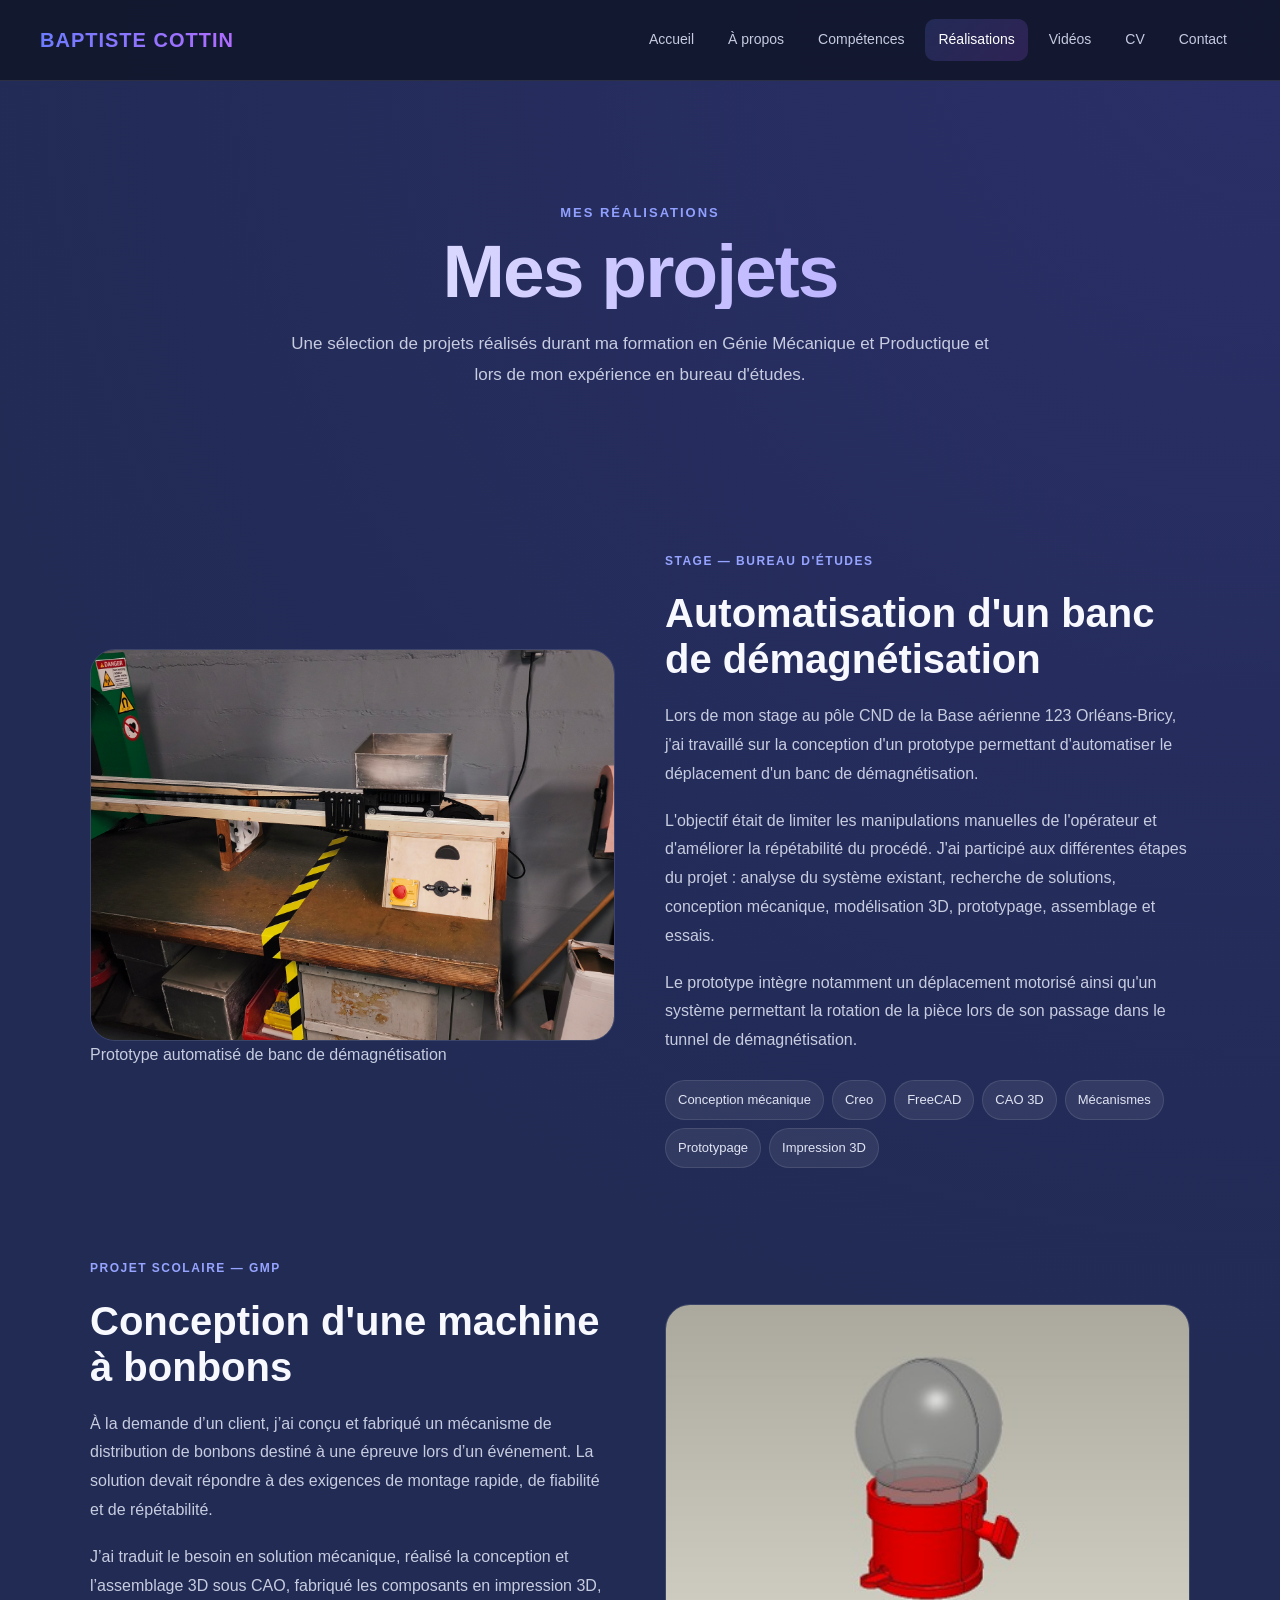
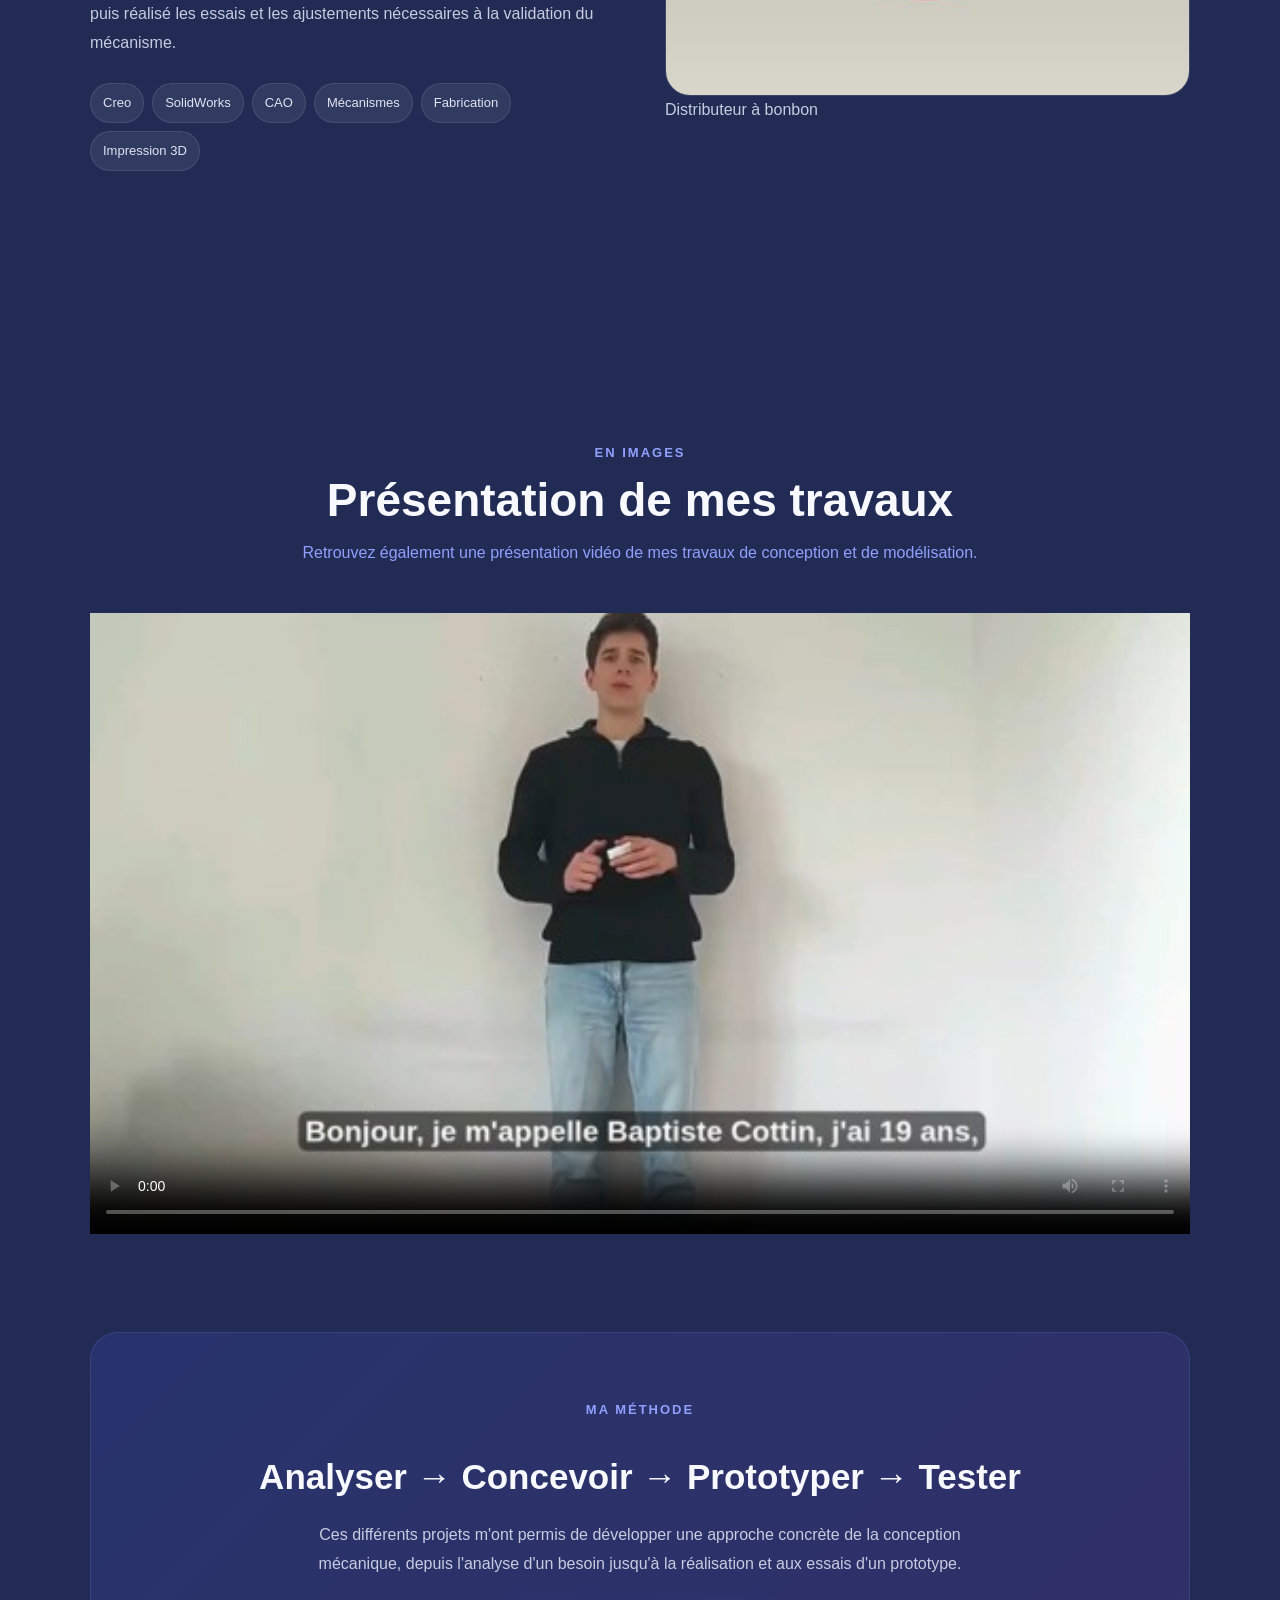
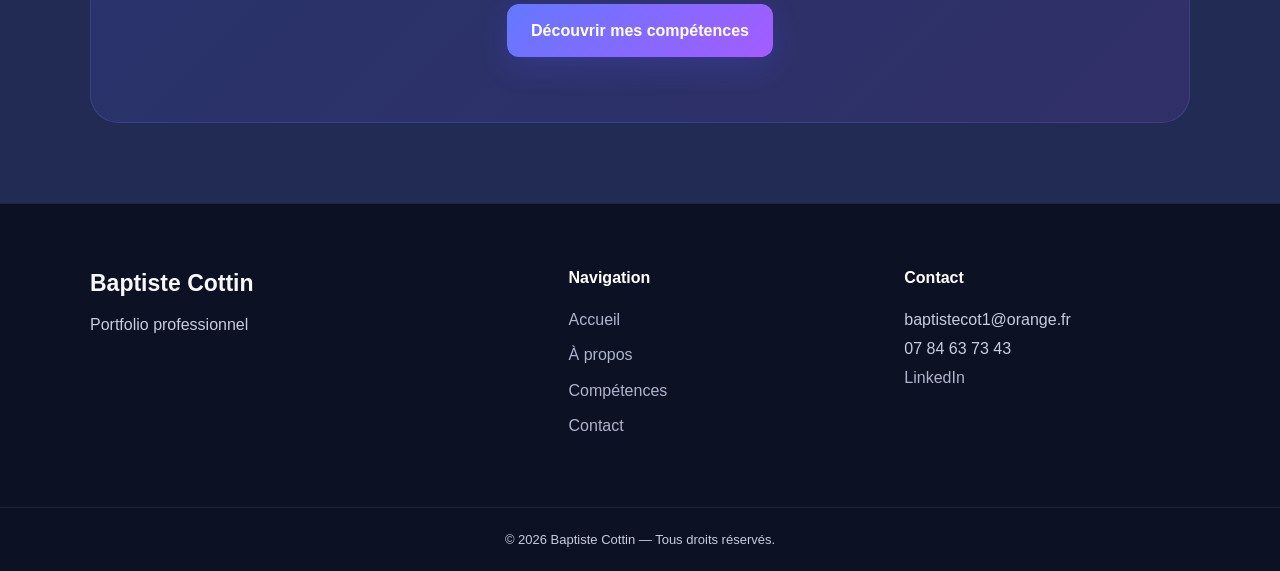
==== projets.html @ d78e92b1 "Add files via upload" ====
<!DOCTYPE html>
<html lang="fr">

<head>

    <meta charset="UTF-8">

    <meta
        name="viewport"
        content="width=device-width, initial-scale=1.0"
    >

    <title>Réalisations | Baptiste Cottin</title>

    <meta
        name="description"
        content="Projets et réalisations de Baptiste Cottin en conception mécanique, CAO et prototypage."
    >

    <link rel="stylesheet" href="style.css">


</head>


<body>


<header>

    <nav class="navbar">

        <div class="logo">
            <a href="index.html">BAPTISTE COTTIN</a>
        </div>

        <ul class="nav-links">

            <li>
                <a href="index.html">
                    Accueil
                </a>
            </li>

            <li>
                <a href="apropos.html">
                    À propos
                </a>
            </li>

            <li>
                <a href="competences.html">
                    Compétences
                </a>
            </li>

            <li>
                <a class="active" href="projets.html">
                    Réalisations
                </a>
            </li>

            <li>
                <a href="video.html">
                    Vidéos
                </a>
            </li>

            <li>
                <a href="cv.html">
                    CV
                </a>
            </li>

            <li>
                <a href="contact.html">
                    Contact
                </a>
            </li>

        </ul>

    </nav>

</header>


<main>


<!-- ========================================================= -->
<!-- EN-TÊTE -->
<!-- ========================================================= -->

<section class="page-header">

    <p class="small-title">
        MES RÉALISATIONS
    </p>

    <h1>
        Mes projets
    </h1>

    <p>
        Une sélection de projets réalisés durant ma formation
        en Génie Mécanique et Productique et lors de mon expérience
        en bureau d'études.
    </p>

</section>



<!-- ========================================================= -->
<!-- PROJETS -->
<!-- ========================================================= -->

<section class="projects-page">


    <!-- ===================================================== -->
    <!-- PROJET 1 — STAGE CND -->
    <!-- ===================================================== -->

      <article class="project-large">

                <div>

                    <div class="project-large-image">

                        <img
                            src="images/projet-1.jpg"
                            alt="Prototype automatisé de banc de démagnétisation"
                        >

                    </div>

                    <p class="project-image-caption">
                        Prototype automatisé de banc de démagnétisation
                    </p>

                </div>


        <div class="project-large-content">

            <p class="project-category">
                STAGE — BUREAU D'ÉTUDES
            </p>

            <h2>
                Automatisation d'un banc de démagnétisation
            </h2>

            <p>
                Lors de mon stage au pôle CND de la Base aérienne
                123 Orléans-Bricy, j'ai travaillé sur la conception
                d'un prototype permettant d'automatiser le déplacement
                d'un banc de démagnétisation.
            </p>

            <p>
                L'objectif était de limiter les manipulations manuelles
                de l'opérateur et d'améliorer la répétabilité du procédé.
                J'ai participé aux différentes étapes du projet :
                analyse du système existant, recherche de solutions,
                conception mécanique, modélisation 3D, prototypage,
                assemblage et essais.
            </p>

            <p>
                Le prototype intègre notamment un déplacement motorisé
                ainsi qu'un système permettant la rotation de la pièce
                lors de son passage dans le tunnel de démagnétisation.
            </p>

            <div class="tags">

                <span>Conception mécanique</span>

                <span>Creo</span>

		<span>FreeCAD</span>
                <span>CAO 3D</span>

                <span>Mécanismes</span>

                <span>Prototypage</span>

                <span>Impression 3D</span>


        </div>

    </article>



    <!-- ===================================================== -->
    <!-- PROJET 2 — MACHINE À BONBONS -->
    <!-- ===================================================== -->

  
 <article class="project-large reverse">

                <div>

                    <div class="project-large-image">

                        <img
                            src="images/projet-2.jpg"
                            alt="Distributeur à bonbon"
                        >

                    </div>

                    <p class="project-image-caption">
                        Distributeur à bonbon
                    </p>

                </div>



        <div class="project-large-content">

            <p class="project-category">
                PROJET SCOLAIRE — GMP
            </p>

            <h2>
                Conception d'une machine à bonbons
            </h2>

            <p>
              À la demande d’un client, j’ai conçu et fabriqué un mécanisme de distribution de bonbons destiné à une épreuve lors d’un événement. La solution devait répondre à des exigences de montage rapide, de fiabilité et de répétabilité. 
            </p>

            <p>
               J’ai traduit le besoin en solution mécanique, réalisé la conception et l’assemblage 3D sous CAO, fabriqué les composants en impression 3D, puis réalisé les essais et les ajustements nécessaires à la validation du mécanisme.
            </p>

            <p>
             
    

            <div class="tags">

                <span>Creo</span>

                <span>SolidWorks</span>

                <span>CAO</span>

                <span>Mécanismes</span>

                <span>Fabrication</span>

                <span>Impression 3D</span>


        </div>

    </article>


</section>



<!-- ========================================================= -->
<!-- VIDÉO -->
<!-- ========================================================= -->

<section class="video-presentation">

    <div class="section-title">

        <p class="small-title">
            EN IMAGES
        </p>

        <h2>
            Présentation de mes travaux
        </h2>

        <p>
            Retrouvez également une présentation vidéo de mes travaux
            de conception et de modélisation.
        </p>

    </div>


    <video
        controls
        poster="images/video-poster.jpg"
        width="100%"
    >

        <source
            src="videos/presentation.mp4"
            type="video/mp4"
        >

        Votre navigateur ne prend pas en charge la lecture vidéo.

    </video>

</section>



<!-- ========================================================= -->
<!-- CONCLUSION -->
<!-- ========================================================= -->

<section class="project-callout">

    <p class="small-title">
        MA MÉTHODE
    </p>

    <h2>
        Analyser → Concevoir → Prototyper → Tester
    </h2>

    <p>
        Ces différents projets m'ont permis de développer une approche
        concrète de la conception mécanique, depuis l'analyse d'un besoin
        jusqu'à la réalisation et aux essais d'un prototype.
    </p>

    <a
        href="competences.html"
        class="button"
    >
        Découvrir mes compétences
    </a>

</section>


</main>



<!-- ========================================================= -->
<!-- FOOTER -->
<!-- ========================================================= -->

<footer>

    <div class="footer-content">


        <div>

            <h3>
                Baptiste Cottin
            </h3>

            <p>
                Portfolio professionnel
            </p>

        </div>



        <div>

            <h4>
                Navigation
            </h4>

            <a href="index.html">
                Accueil
            </a>

            <a href="apropos.html">
                À propos
            </a>

            <a href="competences.html">
                Compétences
            </a>

            <a href="contact.html">
                Contact
            </a>

        </div>



        <div>

            <h4>
                Contact
            </h4>

            <p>
                baptistecot1@orange.fr
            </p>

            <p>
                07 84 63 73 43
            </p>

            <a
                href="https://www.linkedin.com/in/baptiste-cottin-1a7537398/"
                target="_blank"
                rel="noopener"
            >
                LinkedIn
            </a>

        </div>


    </div>


    <div class="footer-bottom">

        <p>
            © 2026 Baptiste Cottin — Tous droits réservés.
        </p>

    </div>

</footer>


</body>

</html>
---- style.css ----
/* =========================================================
   RESET
========================================================= */

* {
    margin: 0;
    padding: 0;
    box-sizing: border-box;
}


html {
    scroll-behavior: smooth;
}


body {
    font-family: 'Inter', sans-serif;
    background:
        radial-gradient(
            circle at top right,
            rgba(100, 70, 220, 0.15),
            transparent 35%
        ),
        #212B54;
    color: #f8f9ff;
    line-height: 1.7;
    overflow-x: hidden;
}


/* =========================================================
   TYPOGRAPHIE MODERNE
========================================================= */

h1,
h2,
h3,
h4,
.logo a {
    font-family: 'Space Grotesk', sans-serif;
}

p,
li,
span,
a,
button,
input,
textarea,
select {
    font-family: 'Inter', sans-serif;
}

p {
    font-size: 16px;
    line-height: 1.8;
    font-weight: 400;
}

.presentation-content,
.about-text,
.project-large-content,
.video-description {
    font-family: 'Inter', sans-serif;
    font-size: 17px;
    line-height: 1.85;
}


a {
    color: inherit;
    text-decoration: none;
}


img {
    max-width: 100%;
    display: block;
}


p {
    color: #c7cce0;
}


main {
    min-height: 70vh;
}


/* =========================================================
   NAVIGATION
========================================================= */

header {
    position: sticky;
    top: 0;
    z-index: 1000;
    background: rgba(16, 22, 42, 0.88);
    backdrop-filter: blur(18px);
    border-bottom: 1px solid rgba(255,255,255,0.10);
}


.navbar {
    max-width: 1250px;
    margin: auto;
    min-height: 80px;
    padding: 0 25px;

    display: flex;
    align-items: center;
    justify-content: space-between;
    gap: 30px;
}


.logo a {
    font-size: 20px;
    font-weight: 800;
    letter-spacing: 1px;

    background: linear-gradient(
        90deg,
        #6d7cff,
        #b06cff
    );

    -webkit-background-clip: text;
    background-clip: text;
    color: transparent;
}


.nav-links {
    list-style: none;

    display: flex;
    align-items: center;
    gap: 8px;

    flex-wrap: wrap;
    justify-content: flex-end;
}


.nav-links a {
    position: relative;

    display: block;

    padding: 9px 13px;

    color: #c6cbe0;

    font-size: 14px;

    border-radius: 10px;

    transition:
        color 0.3s ease,
        background 0.3s ease,
        transform 0.3s ease;
}


.nav-links a:hover {
    color: white;

    background: rgba(109,124,255,0.1);

    transform: translateY(-2px);
}


.nav-links a.active {
    color: white;

    background:
        linear-gradient(
            135deg,
            rgba(109,124,255,0.18),
            rgba(168,85,247,0.18)
        );
}


/* =========================================================
   GENERAL
========================================================= */

section {
    max-width: 1150px;
    margin: auto;
    padding: 90px 25px;
}


.small-title {
    color: #91a0ff;

    font-size: 13px;
    font-weight: 800;

    letter-spacing: 2px;

    text-transform: uppercase;

    margin-bottom: 10px;
}


.section-title {
    margin-bottom: 45px;
}


.section-title h2 {
    font-size: clamp(30px, 5vw, 46px);
    line-height: 1.15;

    margin-bottom: 12px;
}


.section-title p {
    color: #91a0ff;
}


.button {
    display: inline-flex;
    align-items: center;
    justify-content: center;

    min-height: 50px;

    padding: 13px 24px;

    border-radius: 12px;

    color: white;

    font-weight: 700;

    background:
        linear-gradient(
            135deg,
            #6478ff,
            #a45cff
        );

    box-shadow:
        0 10px 30px rgba(91, 91, 255, 0.2);

    transition:
        transform 0.3s ease,
        box-shadow 0.3s ease,
        filter 0.3s ease;
}


.button:hover {
    transform: translateY(-4px) scale(1.02);

    box-shadow:
        0 18px 40px rgba(91, 91, 255, 0.35);

    filter: brightness(1.1);
}


.button-outline {
    background: transparent;

    border: 1px solid rgba(255,255,255,0.18);

    box-shadow: none;
}


.button-outline:hover {
    background: rgba(255,255,255,0.085);
}


.text-link {
    display: inline-block;

    margin-top: 15px;

    color: #9aa8ff;

    font-weight: 700;

    transition:
        transform 0.3s ease,
        color 0.3s ease;
}


.text-link:hover {
    color: white;
    transform: translateX(5px);
}


/* =========================================================
   HERO
========================================================= */

.hero {
    min-height: 680px;

    display: grid;
    grid-template-columns: 1.1fr 0.9fr;

    align-items: center;

    gap: 70px;

    position: relative;
}


.hero::before {
    content: "";

    position: absolute;

    width: 400px;
    height: 400px;

    border-radius: 50%;

    background: #7185ff;

    filter: blur(150px);

    opacity: 0.12;

    top: 50px;
    left: -200px;

    pointer-events: none;
}


.hero-text {
    position: relative;
    z-index: 2;
}


.hero h1 {
    font-size: clamp(48px, 7vw, 82px);

    line-height: 1.03;

    margin-bottom: 25px;

    letter-spacing: -3px;
}


.hero h1 span {
    background:
        linear-gradient(
            90deg,
            #8191ff,
            #bd70ff
        );

    -webkit-background-clip: text;
    background-clip: text;

    color: transparent;
}


.hero h2 {
    font-size: clamp(20px, 3vw, 28px);

    color: #e1e4f2;

    margin-bottom: 20px;
}


.hero-text > p:not(.small-title) {
    max-width: 650px;

    font-size: 17px;
}


.hero-buttons {
    display: flex;

    flex-wrap: wrap;

    gap: 15px;

    margin-top: 30px;
}


.hero-image {
    position: relative;

    display: flex;

    justify-content: center;
}


.hero-image::before {
    content: "";

    position: absolute;

    inset: -20px;

    border-radius: 35px;

    background:
        linear-gradient(
            135deg,
            #6478ff,
            #b06cff
        );

    opacity: 0.35;

    filter: blur(35px);

    z-index: -1;
}


.hero-image img {
    width: 390px;
    height: 470px;

    object-fit: cover;

    border-radius: 30px;

    border: 1px solid rgba(255,255,255,0.12);

    box-shadow:
        0 30px 80px rgba(5,10,25,0.32);

    animation: floating 5s ease-in-out infinite;
}


@keyframes floating {

    0%, 100% {
        transform: translateY(0);
    }

    50% {
        transform: translateY(-12px);
    }

}


/* =========================================================
   PRESENTATION
========================================================= */

.presentation {
    display: grid;

    grid-template-columns: 0.8fr 1.2fr;

    gap: 70px;

    border-top: 1px solid rgba(255,255,255,0.075);
}


.presentation-content {
    font-size: 17px;
}


.presentation-content p {
    margin-bottom: 20px;
}


/* =========================================================
   SKILLS
========================================================= */

.skills {
    text-align: center;
}


.skills-container {
    display: grid;

    grid-template-columns:
        repeat(4, 1fr);

    gap: 20px;

    margin-bottom: 35px;
}


.skill-card,
.info-card,
.language-card {
    padding: 30px;

    text-align: left;

    border-radius: 20px;

    border: 1px solid rgba(255,255,255,0.10);

    background:
        linear-gradient(
            145deg,
            rgba(255,255,255,0.075),
            rgba(255,255,255,0.045)
        );

    backdrop-filter: blur(12px);

    transition:
        transform 0.35s ease,
        border-color 0.35s ease,
        box-shadow 0.35s ease;
}


.skill-card:hover,
.info-card:hover,
.language-card:hover {
    transform: translateY(-8px);

    border-color:
        rgba(125, 140, 255, 0.4);

    box-shadow:
        0 20px 50px rgba(5,10,25,0.22);
}


.skill-icon {
    width: 55px;
    height: 55px;

    display: flex;
    align-items: center;
    justify-content: center;

    border-radius: 15px;

    margin-bottom: 20px;

    font-size: 25px;

    background:
        linear-gradient(
            135deg,
            rgba(102,117,255,0.2),
            rgba(168,85,247,0.2)
        );
}


.skill-card h3,
.info-card h3 {
    font-size: 20px;

    margin-bottom: 10px;
}


/* =========================================================
   PROJECTS
========================================================= */

.projects {
    text-align: center;
}


.projects-container {
    display: flex;
    justify-content: center;
    align-items: stretch;
    gap: 22px;
    flex-wrap: wrap;
    width: 100%;
    max-width: 1000px;
    margin: 40px auto 0;
}

.project-card {
    overflow: hidden;

    text-align: left;

    border-radius: 22px;

    background: #18213a;

    border: 1px solid rgba(255,255,255,0.10);

    transition:
        transform 0.35s ease,
        box-shadow 0.35s ease;
}



.project-card:hover {
    transform: translateY(-10px);

    box-shadow:
        0 25px 60px rgba(5,10,25,0.28);
}


.project-card img {
    width: 100%;
    height: 230px;

    object-fit: cover;

    transition: transform 0.5s ease;
}


.project-card:hover img {
    transform: scale(1.06);
}


.project-content {
    padding: 25px;
}


.project-category {
    color: #96a4ff;

    font-size: 12px;

    font-weight: 800;

    letter-spacing: 1.5px;

    margin-bottom: 8px;
}


.project-content h3 {
    font-size: 23px;

    margin-bottom: 10px;
}


.project-content a {
    display: inline-block;

    margin-top: 18px;

    color: #9aa7ff;

    font-weight: 700;
}


.project-button {
    display: inline-flex;
    align-items: center;
    gap: 10px;

    margin-top: 25px;
    padding: 12px 20px;

    background: #2563EB;
    color: #FFFFFF;

    border-radius: 10px;

    font-size: 14px;
    font-weight: 700;

    text-decoration: none;

    transition: all 0.3s ease;
}

.project-button span {
    font-size: 18px;
    transition: transform 0.3s ease;
}

.project-button:hover {
    background: #F97316;
    transform: translateY(-3px);
}

.project-button:hover span {
    transform: translateX(4px);
}
/* =========================================================
   VIDEO
========================================================= */

.video-presentation {
    text-align: center;
}


.video-container {
    width: 100%;

    max-width: 900px;

    margin:
        0 auto 30px;

    overflow: hidden;

    border-radius: 25px;

    border: 1px solid rgba(255,255,255,0.12);

    box-shadow:
        0 30px 70px rgba(5,10,25,0.28);
}

.video-container iframe,
.video-main iframe {
    width: 100%;
    aspect-ratio: 16 / 9;
    display: block;
    border: none;
    background: black;

}


/* =========================================================
   CV SECTION
========================================================= */

.cv-section {
    max-width: 1100px;

    display: flex;

    align-items: center;

    justify-content: space-between;

    gap: 40px;

    padding: 55px;

    border-radius: 28px;

    background:
        linear-gradient(
            135deg,
            rgba(84,101,255,0.15),
            rgba(168,85,247,0.13)
        );

    border: 1px solid rgba(125,140,255,0.18);
}


.cv-section h2 {
    font-size: 32px;

    margin-bottom: 10px;
}


.cv-section > div:first-child {
    max-width: 650px;
}


.cv-buttons {
    display: flex;

    flex-wrap: wrap;

    gap: 12px;
}


/* =========================================================
   CONTACT PREVIEW
========================================================= */

.contact-preview {
    text-align: center;
}


.contact-preview > p {
    max-width: 650px;

    margin:
        -20px auto 25px;
}


/* =========================================================
   PAGE HEADER
========================================================= */

.page-header {
    max-width: 1000px;

    text-align: center;

    padding-top: 120px;
    padding-bottom: 70px;
}


.page-header h1 {
    font-size: clamp(45px, 7vw, 75px);

    line-height: 1;

    margin-bottom: 20px;

    letter-spacing: -2px;

    background:
        linear-gradient(
            90deg,
            #eef0ff,
            #a99cff
        );

    -webkit-background-clip: text;
    background-clip: text;

    color: transparent;
}


.page-header > p:last-child {
    max-width: 700px;

    margin: auto;

    font-size: 17px;
}


/* =========================================================
   ABOUT
========================================================= */

.about-grid {
    display: grid;

    grid-template-columns:
        0.8fr 1.2fr;

    gap: 70px;

    align-items: center;
}


.about-image img {
    width: 100%;
    max-width: 420px;

    margin: auto;

    border-radius: 25px;

    border: 1px solid rgba(255,255,255,0.12);

    box-shadow:
        0 25px 60px rgba(5,10,25,0.25);
}


.about-text h2 {
    font-size: 42px;

    margin-bottom: 20px;
}


.about-text p {
    margin-bottom: 17px;
}


/* =========================================================
   TIMELINE
========================================================= */

.timeline-section {
    max-width: 1000px;
}


.timeline {
    position: relative;

    padding-left: 35px;
}


.timeline::before {
    content: "";

    position: absolute;

    left: 7px;

    top: 0;
    bottom: 0;

    width: 2px;

    background:
        linear-gradient(
            #8191ff,
            #b06cff
        );
}


.timeline-item {
    position: relative;

    margin-bottom: 35px;
}


.timeline-item::before {
    content: "";

    position: absolute;

    left: -35px;

    top: 8px;

    width: 14px;
    height: 14px;

    border-radius: 50%;

    background: #91a0ff;

    box-shadow:
        0 0 20px rgba(124,134,255,0.8);
}


.timeline-date {
    display: inline-block;

    margin-bottom: 10px;

    color: #9aa7ff;

    font-weight: 700;
}


.timeline-card {
    padding: 30px;

    border-radius: 20px;

    background: rgba(255,255,255,0.065);

    border: 1px solid rgba(255,255,255,0.10);
}


.timeline-card h3 {
    font-size: 25px;

    margin-bottom: 5px;
}


.timeline-card h4 {
    color: #b9c0d8;

    margin-bottom: 15px;
}


/* =========================================================
   CARDS
========================================================= */

.cards-grid {
    display: grid;

    grid-template-columns:
        repeat(2, 1fr);

    gap: 25px;
}


.card-number {
    color: #8f9dff;

    font-size: 14px;

    font-weight: 800;

    margin-bottom: 15px;
}


.card-subtitle {
    color: #9da6c0;

    font-size: 14px;

    margin-bottom: 15px;
}


/* =========================================================
   INTERESTS
========================================================= */

.interests-section {
    text-align: center;
}


.interests {
    display: flex;

    flex-wrap: wrap;

    justify-content: center;

    gap: 14px;
}


.interests span,
.tags span {
    display: inline-flex;

    padding: 10px 16px;

    border-radius: 999px;

    color: #e0e4f3;

    background: rgba(255,255,255,0.075);

    border: 1px solid rgba(255,255,255,0.10);

    transition:
        transform 0.3s ease,
        background 0.3s ease;
}


.interests span:hover,
.tags span:hover {
    transform: translateY(-3px);

    background: rgba(112,126,255,0.15);
}


/* =========================================================
   SOFTWARE
========================================================= */

.software-grid {
    display: grid;

    grid-template-columns:
        repeat(2, 1fr);

    gap: 18px;
}


.software-card {
    display: flex;

    align-items: center;

    gap: 20px;

    padding: 22px;

    border-radius: 18px;

    border: 1px solid rgba(255,255,255,0.10);

    background: rgba(255,255,255,0.065);

    transition:
        transform 0.3s ease;
}


.software-card:hover {
    transform: translateX(5px);
}


.software-icon {
    width: 55px;
    height: 55px;

    flex-shrink: 0;

    display: flex;

    align-items: center;
    justify-content: center;

    border-radius: 14px;

    font-weight: 800;

    color: white;

    background:
        linear-gradient(
            135deg,
            #7185ff,
            #b06cff
        );
}


.software-card h3 {
    margin-bottom: 3px;
}


/* =========================================================
   LANGUAGES
========================================================= */

.language-grid {
    display: grid;

    grid-template-columns:
        repeat(2, 1fr);

    gap: 20px;
}


.language-card h3 {
    margin-bottom: 5px;
}


/* =========================================================
   PROJECTS PAGE
========================================================= */

.project-large {
    display: grid;

    grid-template-columns:
        1fr 1fr;

    align-items: center;

    gap: 50px;

    margin-bottom: 90px;
}


.project-large.reverse {
    direction: rtl;
}


.project-large.reverse > * {
    direction: ltr;
}


.project-large-image {
    overflow: hidden;

    border-radius: 25px;

    border: 1px solid rgba(255,255,255,0.12);
}


.project-large-image img {
    width: 100%;

    height: 390px;

    object-fit: cover;

    transition: transform 0.5s ease;
}


.project-large-image:hover img {
    transform: scale(1.05);
}


.project-large-content h2 {
    font-size: 40px;

    line-height: 1.15;

    margin-bottom: 20px;
}


.project-large-content p {
    margin-bottom: 18px;
}


.tags {
    display: flex;

    flex-wrap: wrap;

    gap: 8px;

    margin-top: 25px;
}


.tags span {
    padding: 7px 12px;

    font-size: 13px;
}


.project-callout,
.video-callout,
.contact-cta {
    max-width: 1100px;

    text-align: center;

    padding: 65px;

    border-radius: 28px;

    background:
        linear-gradient(
            135deg,
            rgba(83,103,255,0.14),
            rgba(168,85,247,0.12)
        );

    border: 1px solid rgba(125,140,255,0.18);
}


.project-callout h2,
.video-callout h2,
.contact-cta h2 {
    font-size: 35px;

    margin-bottom: 15px;
}


.project-callout p,
.video-callout p {
    max-width: 650px;

    margin:
        0 auto 25px;
}


/* =========================================================
   VIDEO PAGE
========================================================= */

.video-page {
    display: grid;

    grid-template-columns:
        1.3fr 0.7fr;

    align-items: center;

    gap: 45px;
}


.video-main {
    overflow: hidden;

    border-radius: 24px;

    border: 1px solid rgba(255,255,255,0.12);

    box-shadow:
        0 25px 60px rgba(5,10,25,0.25);
}


.video-main video {
    width: 100%;

    display: block;
}


.video-description h2 {
    font-size: 35px;

    line-height: 1.2;

    margin-bottom: 20px;
}


.video-description p:not(.small-title) {
    margin-bottom: 18px;
}


.video-callout {
    margin-top: 40px;
}


/* =========================================================
   CV PAGE
========================================================= */

.cv-intro {
    display: flex;

    align-items: center;

    justify-content: space-between;

    gap: 40px;

    padding: 45px;

    border-radius: 25px;

    background:
        rgba(255,255,255,0.065);

    border: 1px solid rgba(255,255,255,0.10);
}


.cv-intro h2 {
    font-size: 32px;

    margin-bottom: 10px;
}


.cv-intro > div:first-child {
    max-width: 700px;
}


.cv-viewer {
    text-align: center;
}


.pdf-container {
    width: 100%;

    height: 900px;

    overflow: hidden;

    border-radius: 20px;

    border: 1px solid rgba(255,255,255,0.12);

    background: #202b48;
}


.pdf-container iframe {
    width: 100%;
    height: 100%;

    border: none;
}


.pdf-note {
    margin-top: 15px;

    font-size: 14px;
}


/* =========================================================
   CONTACT PAGE
========================================================= */

.contact-page {
    max-width: 1000px;
}


.contact-intro {
    text-align: center;

    max-width: 700px;

    margin:
        0 auto 50px;
}


.contact-intro h2 {
    font-size: 40px;

    margin-bottom: 15px;
}


.contact-grid {
    display: grid;

    grid-template-columns:
        repeat(2, 1fr);

    gap: 20px;
}


.contact-card {
    display: flex;

    align-items: center;

    gap: 20px;

    padding: 30px;

    border-radius: 20px;

    background:
        rgba(255,255,255,0.065);

    border: 1px solid rgba(255,255,255,0.10);

    transition:
        transform 0.3s ease,
        border-color 0.3s ease;
}


.contact-card:hover {
    transform: translateY(-6px);

    border-color:
        rgba(120,135,255,0.4);
}


.contact-icon {
    width: 58px;
    height: 58px;

    flex-shrink: 0;

    display: flex;

    align-items: center;
    justify-content: center;

    border-radius: 15px;

    font-weight: 800;

    font-size: 22px;

    background:
        linear-gradient(
            135deg,
            rgba(102,117,255,0.2),
            rgba(168,85,247,0.2)
        );
}


.contact-card h3 {
    margin-bottom: 3px;
}


.contact-cta {
    display: flex;

    align-items: center;

    justify-content: space-between;

    gap: 40px;

    text-align: left;
}


.contact-cta > div {
    max-width: 700px;
}


/* =========================================================
   FOOTER
========================================================= */

footer {
    margin-top: 80px;

    border-top: 1px solid rgba(255,255,255,0.085);

    background: #0c1224;
}


.footer-content {
    max-width: 1150px;

    margin: auto;

    padding: 60px 25px;

    display: grid;

    grid-template-columns:
        1.5fr 1fr 1fr;

    gap: 50px;
}


.footer-content h3 {
    font-size: 23px;

    margin-bottom: 8px;
}


.footer-content h4 {
    margin-bottom: 15px;

    color: white;
}


.footer-content a {
    display: block;

    width: fit-content;

    color: #aeb5cc;

    margin-bottom: 8px;

    transition:
        color 0.25s ease,
        transform 0.25s ease;
}


.footer-content a:hover {
    color: white;

    transform: translateX(4px);
}


.footer-bottom {
    text-align: center;

    padding: 20px 25px;

    border-top: 1px solid rgba(255,255,255,0.075);
}


.footer-bottom p {
    font-size: 13px;
}


/* =========================================================
   ANIMATIONS
========================================================= */

@keyframes appear {

    from {
        opacity: 0;
        transform: translateY(25px);
    }

    to {
        opacity: 1;
        transform: translateY(0);
    }

}


.hero-text,
.hero-image,
.page-header,
.skill-card,
.project-card,
.info-card {
    animation: appear 0.8s ease both;
}


.skill-card:nth-child(2),
.project-card:nth-child(2) {
    animation-delay: 0.1s;
}


.skill-card:nth-child(3),
.project-card:nth-child(3) {
    animation-delay: 0.2s;
}


.skill-card:nth-child(4) {
    animation-delay: 0.3s;
}


/* =========================================================
   RESPONSIVE TABLET
========================================================= */

@media (max-width: 1000px) {

    .navbar {
        flex-direction: column;

        padding-top: 15px;
        padding-bottom: 15px;
    }


    .nav-links {
        justify-content: center;
    }


    .hero {
        grid-template-columns: 1fr;

        text-align: center;

        gap: 50px;

        padding-top: 80px;
    }


    .hero-text > p:not(.small-title) {
        margin: auto;
    }


    .hero-buttons {
        justify-content: center;
    }


    .hero-image img {
        width: 330px;
        height: 400px;
    }


    .presentation,
    .about-grid,
    .video-page {
        grid-template-columns: 1fr;

        gap: 40px;
    }


    .skills-container {
        grid-template-columns:
            repeat(2, 1fr);
    }


    .projects-container {
        grid-template-columns:
            repeat(2, 1fr);
    }


    .project-large {
        grid-template-columns: 1fr;

        gap: 30px;
    }


    .project-large.reverse {
        direction: ltr;
    }


    .cv-section,
    .cv-intro,
    .contact-cta {
        flex-direction: column;

        align-items: flex-start;
    }


    .footer-content {
        grid-template-columns:
            repeat(2, 1fr);
    }

}


/* =========================================================
   RESPONSIVE MOBILE
========================================================= */

@media (max-width: 650px) {

    section {
        padding:
            65px 20px;
    }


    .navbar {
        padding:
            15px;
    }


    .logo a {
        font-size: 17px;
    }


    .nav-links {
        gap: 2px;
    }


    .nav-links a {
        padding:
            7px 8px;

        font-size: 12px;
    }


    .hero {
        min-height: auto;

        padding-top: 70px;
    }


    .hero h1 {
        font-size: 47px;

        letter-spacing: -2px;
    }


    .hero h2 {
        font-size: 20px;
    }


    .hero-image img {
        width: 280px;
        height: 350px;
    }


    .section-title h2 {
        font-size: 34px;
    }


    .skills-container,
    .projects-container,
    .cards-grid,
    .software-grid,
    .language-grid,
    .contact-grid {
        grid-template-columns: 1fr;
    }


    .skill-card,
    .info-card {
        padding: 25px;
    }


    .cv-section,
    .cv-intro,
    .project-callout,
    .video-callout,
    .contact-cta {
        padding: 35px 25px;
    }


    .cv-section h2,
    .project-callout h2,
    .video-callout h2,
    .contact-cta h2 {
        font-size: 28px;
    }


    .project-large-content h2 {
        font-size: 32px;
    }


    .project-large-image img {
        height: 270px;
    }


    .pdf-container {
        height: 650px;
    }


    .footer-content {
        grid-template-columns: 1fr;

        gap: 30px;
    }


    .footer-bottom {
        padding:
            18px 15px;
    }

}
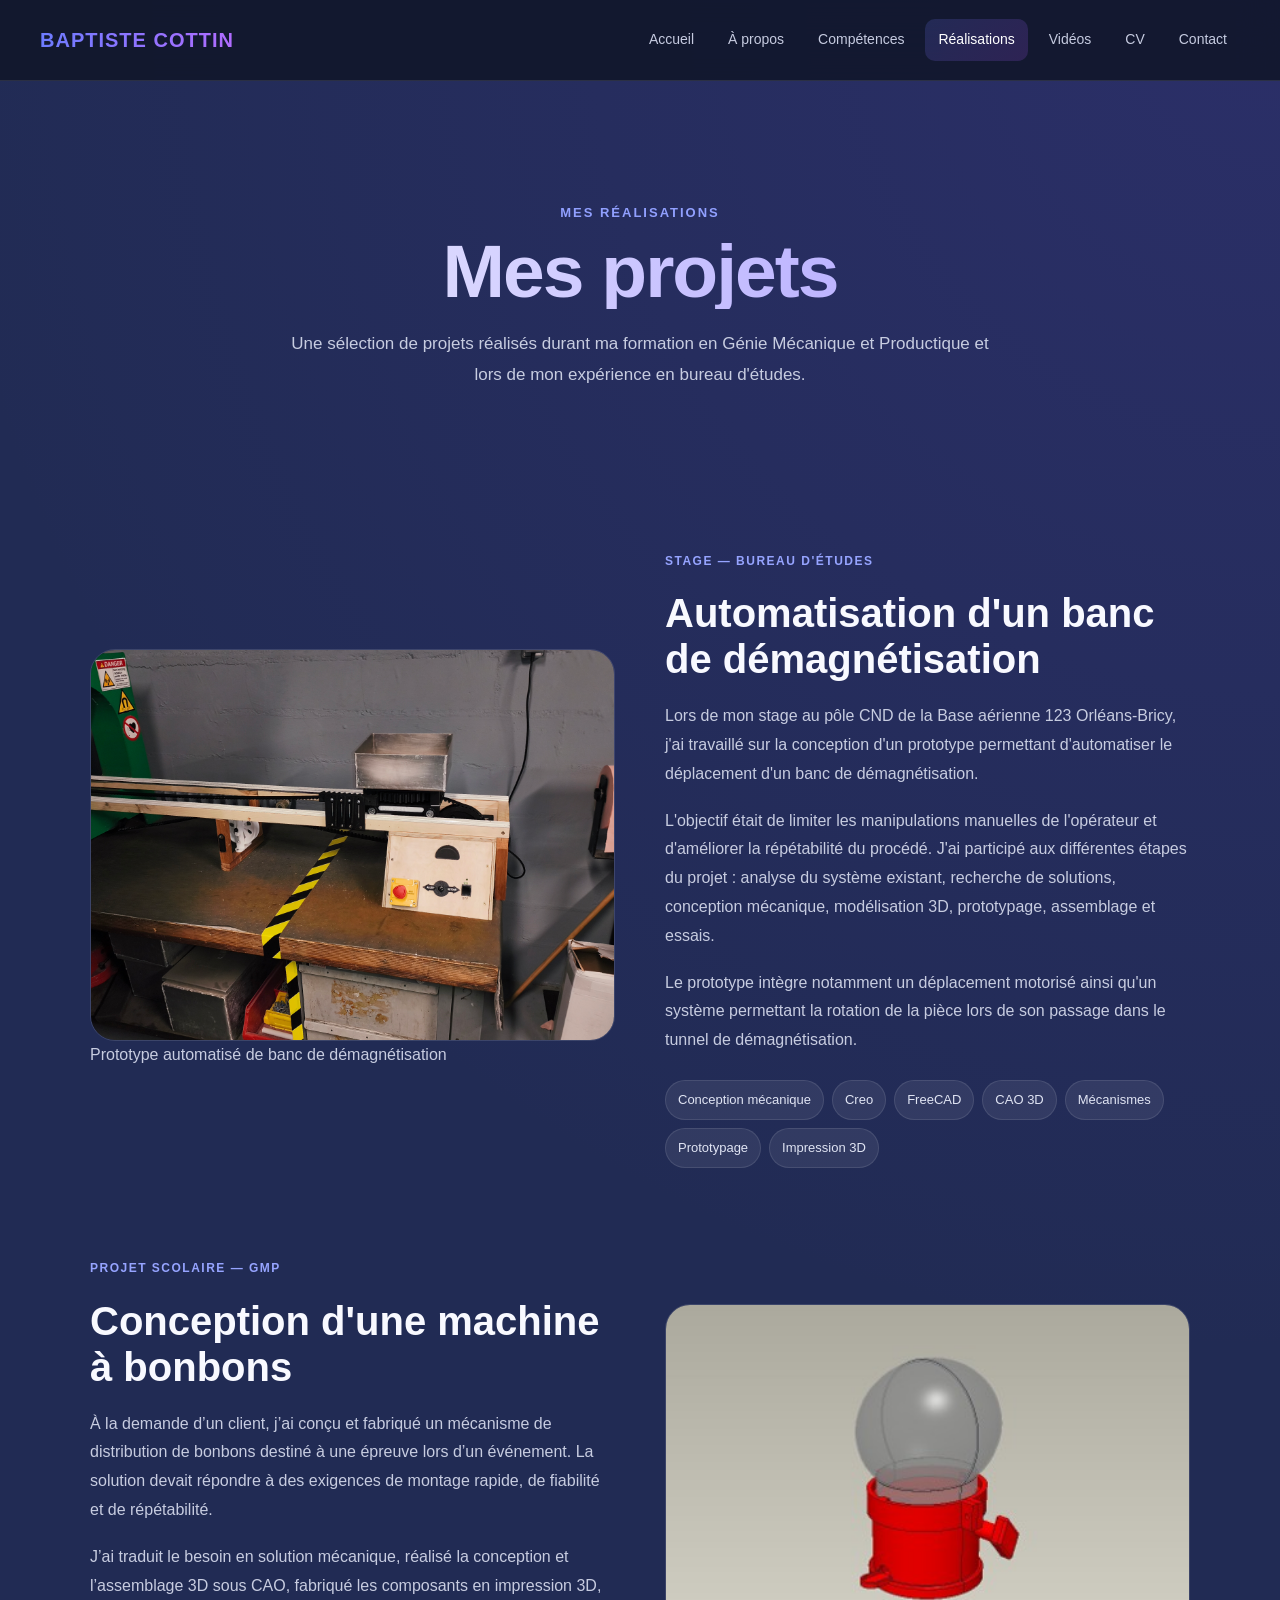
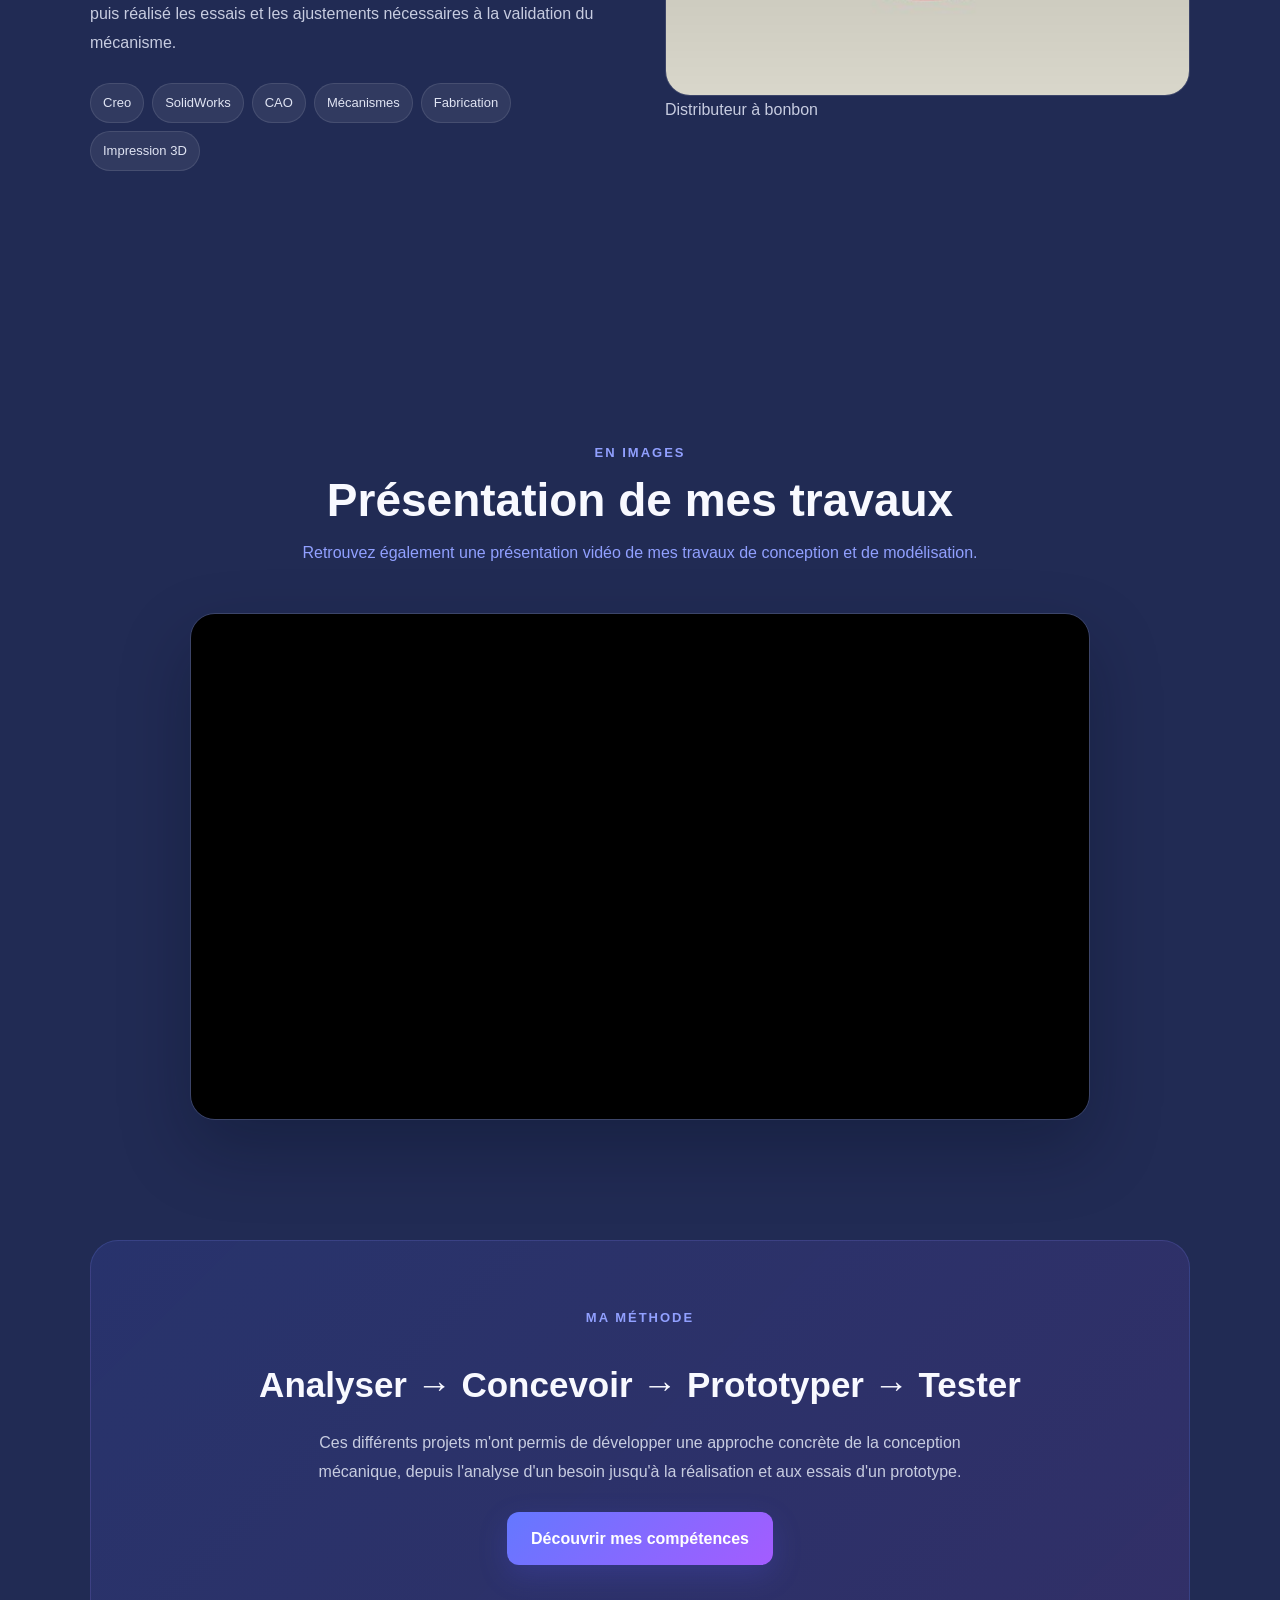
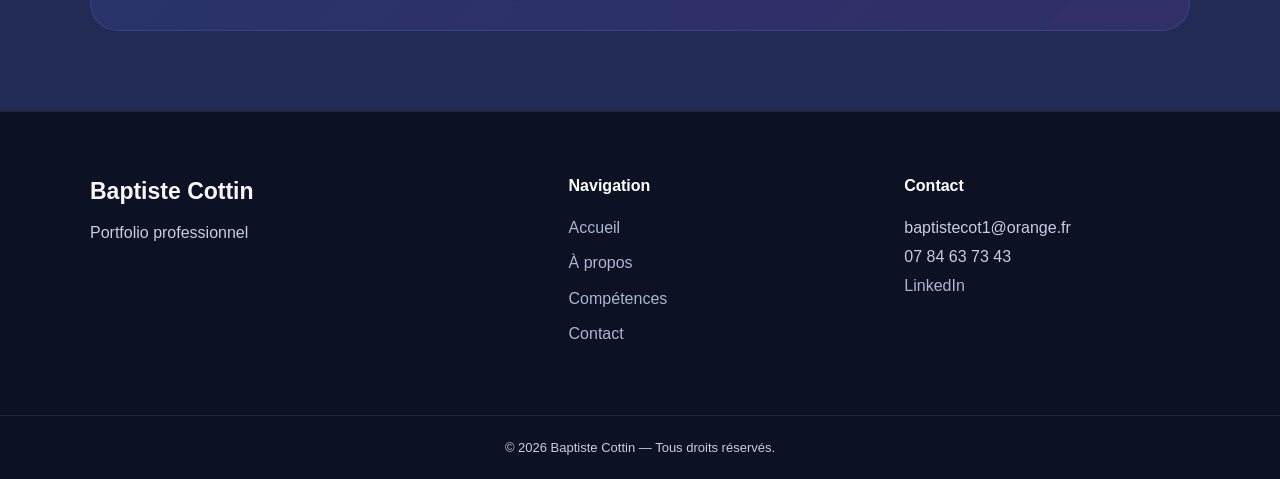
==== commit fa672313: "Update projets.html" ====
--- a/projets.html
+++ b/projets.html
@@ -293,20 +293,16 @@
     </div>
 
 
-    <video
-        controls
-        poster="images/video-poster.jpg"
-        width="100%"
-    >
-
-        <source
-            src="videos/presentation.mp4"
-            type="video/mp4"
-        >
-
-        Votre navigateur ne prend pas en charge la lecture vidéo.
-
-    </video>
+    <div class="video-container">
+
+    <iframe
+        src="https://youtu.be/8WZ-JGTFXvE"
+        title="Présentation de Baptiste Cottin"
+        allowfullscreen
+        loading="lazy">
+    </iframe>
+
+</div>
 
 </section>
 
@@ -436,4 +432,4 @@
 
 </body>
 
-</html>+</html>
